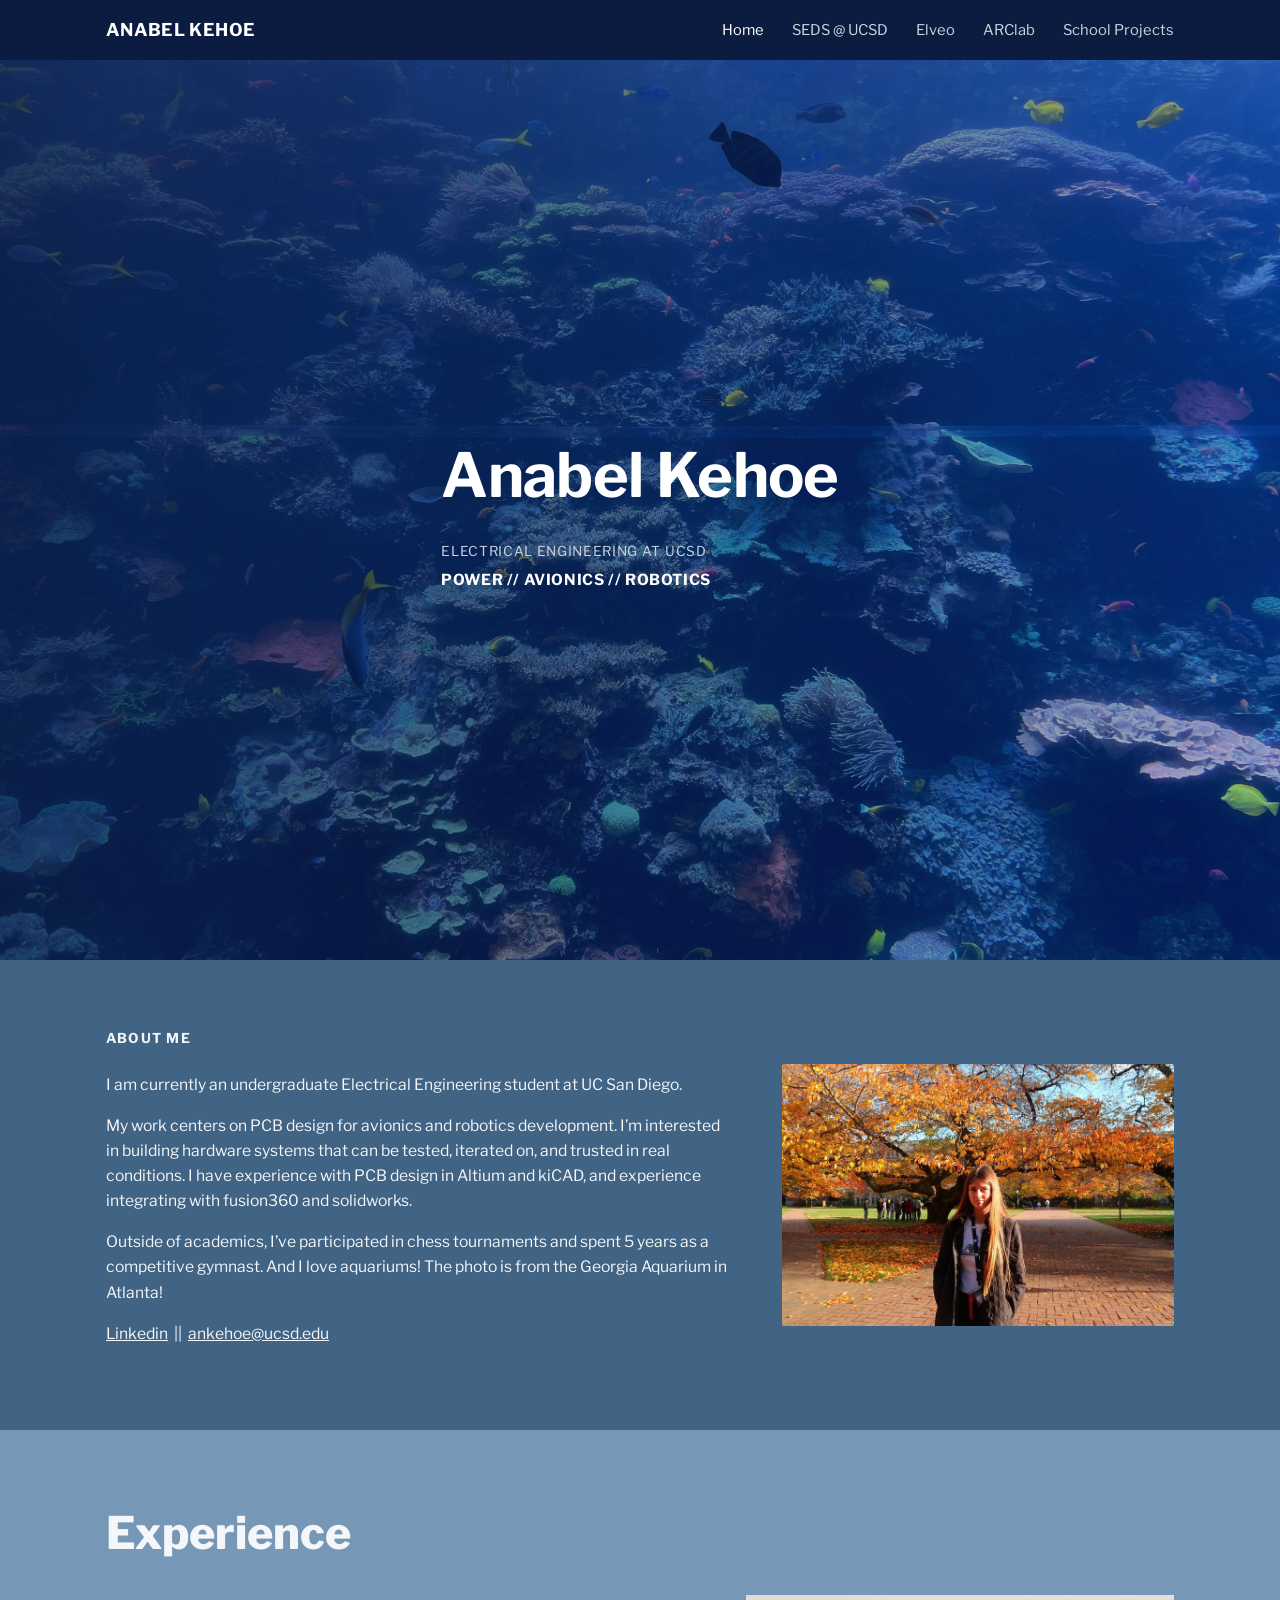
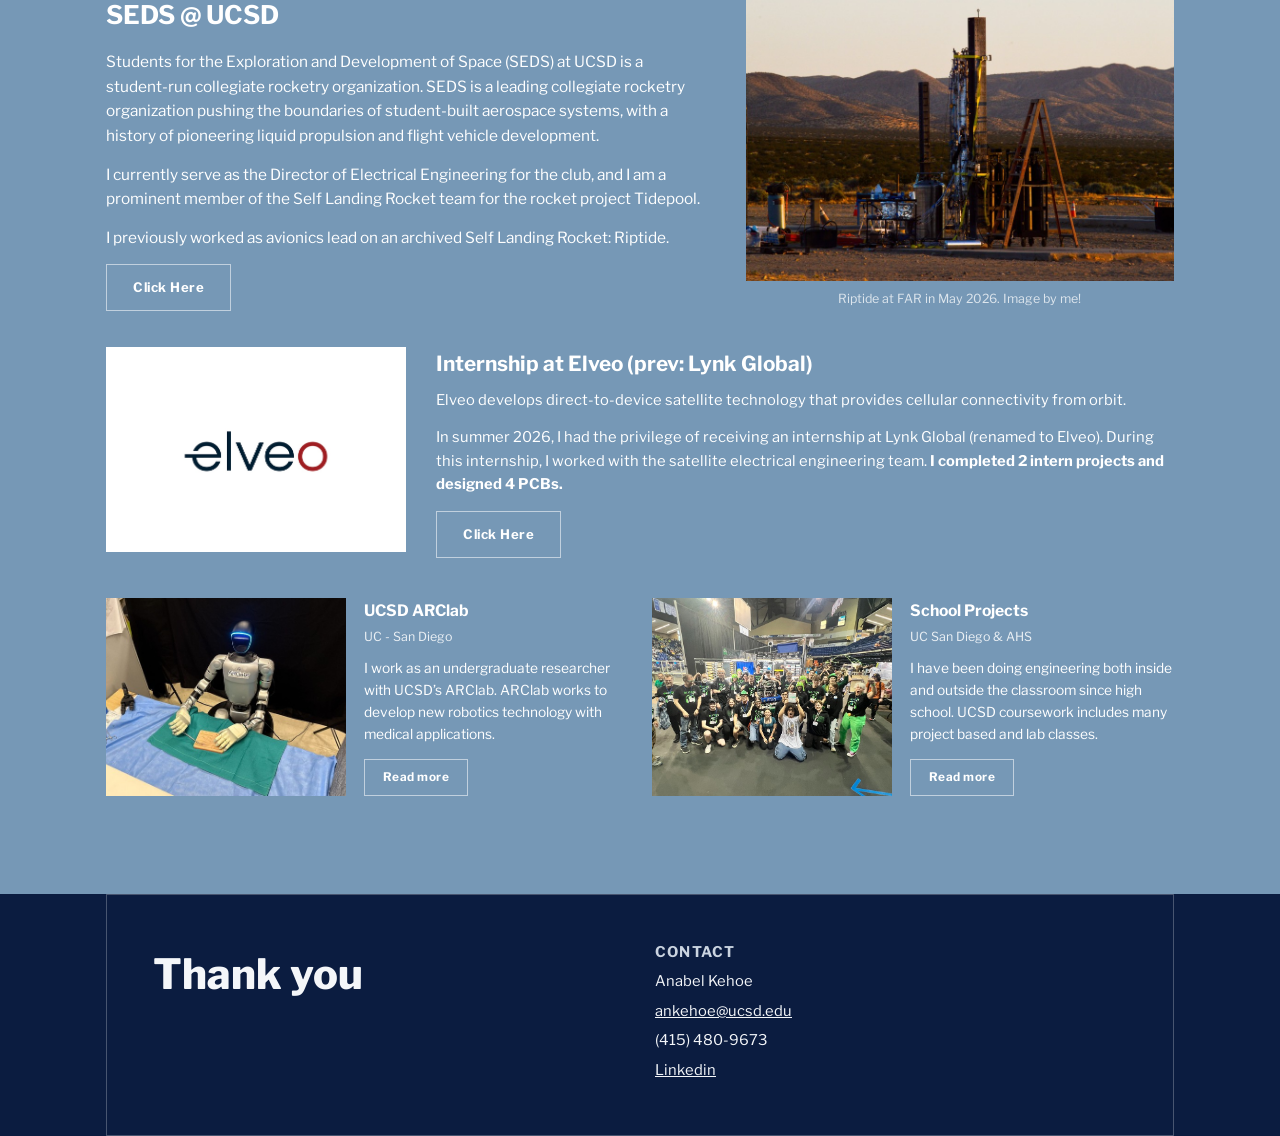
==== anabel-kehoe-portfolio/portfolio_final/index.html @ aa2493db "Add files via upload" ====
<!doctype html>
<html lang="en">
<head>
<meta charset="UTF-8">
<meta name="viewport" content="width=device-width, initial-scale=1">
<title>Anabel Kehoe Portfolio</title>
<meta name="description" content="Anabel Kehoe — Electrical Engineering at UC San Diego. Power // Avionics // Robotics.">
<link rel="stylesheet" href="styles.css">
</head>
<body>

<nav class="site-nav">
  <div class="wrap">
    <a class="brand" href="index.html">ANABEL KEHOE</a>
    <ul>
      <li><a href="index.html" class="active">Home</a></li>
      <li><a href="seds.html">SEDS @ UCSD</a></li>
      <li><a href="elveo.html">Elveo</a></li>
      <li><a href="arclab.html">ARClab</a></li>
      <li><a href="ucsd-projects.html">School Projects</a></li>
    </ul>
  </div>
</nav>

<header class="hero">
  <div class="wrap">
    <h1>Anabel Kehoe</h1>
    <p class="eyebrow">ELECTRICAL ENGINEERING AT UCSD</p>
    <p class="tagline">POWER // AVIONICS // ROBOTICS</p>
  </div>
</header>

<section class="band-about">
  <div class="wrap about-grid">
    <div>
      <h2 class="section-title">About Me</h2>
      <p>I am currently an undergraduate Electrical Engineering student at UC San Diego.</p>
      <p>My work centers on PCB design for avionics and robotics development. I&rsquo;m interested in building hardware systems that can be tested, iterated on, and trusted in real conditions. I have experience with PCB design in Altium and kiCAD, and experience integrating with fusion360 and solidworks. </p>
      <p>Outside of academics, I&rsquo;ve participated in chess tournaments and spent 5 years as a competitive gymnast. And I love aquariums! The photo is from the Georgia Aquarium in Atlanta!</p>
      <p class="contact-line"><a href="#" target="_blank" rel="noopener">Linkedin</a> &nbsp;||&nbsp; <a href="mailto:ankehoe@ucsd.edu">ankehoe@ucsd.edu</a></p>
    </div>
    <div>
      <img src="images/profile.jpg" alt="Anabel Kehoe standing under a fall tree on campus">
    </div>
  </div>
</section>

<section class="band-exp">
  <div class="wrap">
    <h2 class="big-title">Experience</h2>

    <div class="exp-feature">
      <div>
        <h3>SEDS @ UCSD</h3>
        <p>Students for the Exploration and Development of Space (SEDS) at UCSD is a student-run collegiate rocketry organization. SEDS is a leading collegiate rocketry organization pushing the boundaries of student-built aerospace systems, with a history of pioneering liquid propulsion and flight vehicle development.</p>
        <p>I currently serve as the Director of Electrical Engineering for the club, and I am a prominent member of the Self Landing Rocket team for the rocket project Tidepool.</p>
        <p>I previously worked as avionics lead on an archived Self Landing Rocket: Riptide.</p>
        <a class="btn" href="seds.html">Click Here</a>
      </div>
      <figure>
        <img src="images/riptide-home.jpg" alt="Riptide rocket at FAR launch site">
        <figcaption>Riptide at FAR in May 2026. Image by me!</figcaption>
      </figure>
    </div>

    <div class="elveo-card">
      <img src="images/elveo-logo.jpg" alt="Elveo logo">
      <div>
        <h3>Internship at Elveo (prev: Lynk Global)</h3>
        <p>Elveo develops direct-to-device satellite technology that provides cellular connectivity from orbit.</p>
        <p>In summer 2026, I had the privilege of receiving an internship at Lynk Global (renamed to Elveo). During this internship, I worked with the satellite electrical engineering team. <strong>I completed 2 intern projects and designed 4 PCBs.</strong></p>
        <a class="btn" href="elveo.html">Click Here</a>
      </div>
    </div>

    <div class="exp-secondary">
      <div class="mini-card">
        <img src="images/arclab-home.jpg" alt="Surgical robot at UCSD ARClab">
        <div class="mini-text">
          <h4>UCSD ARClab</h4>
          <p class="sub">UC - San Diego</p>
          <p>I work as an undergraduate researcher with UCSD&rsquo;s ARClab. ARClab works to develop new robotics technology with medical applications.</p>
          <a class="btn btn-small" href="arclab.html">Read more</a>
        </div>
      </div>
      <div class="mini-card">
        <img src="images/school-home.jpg" alt="Robotics competition team photo">
        <div class="mini-text">
          <h4>School Projects</h4>
          <p class="sub">UC San Diego &amp; AHS</p>
          <p>I have been doing engineering both inside and outside the classroom since high school. UCSD coursework includes many project based and lab classes.</p>
          <a class="btn btn-small" href="ucsd-projects.html">Read more</a>
        </div>
      </div>
    </div>
  </div>
</section>

<footer class="band-dark-footer">
  <div class="wrap">
    <div class="footer-grid">
      <h2>Thank you</h2>
      <div class="contact-block">
        <p class="contact-label">CONTACT</p>
        <p>Anabel Kehoe</p>
        <p><a href="mailto:ankehoe@ucsd.edu">ankehoe@ucsd.edu</a></p>
        <p>(415) 480-9673</p>
        <p><a href="#" target="_blank" rel="noopener">Linkedin</a></p>
      </div>
    </div>
  </div>
</footer>

</body>
</html>
---- anabel-kehoe-portfolio/portfolio_final/styles.css ----
/* ============================================
   Anabel Kehoe Portfolio — shared stylesheet
   Colors + proportions sourced directly from the
   original site's PDF export (exact vector fills).
   Font: Libre Franklin — closest open match to the
   original Franklin Gothic LT Pro.
   ============================================ */

@import url('https://fonts.googleapis.com/css2?family=Libre+Franklin:ital,wght@0,400;0,500;0,600;0,700;0,800;0,900&display=swap');

:root {
  --navy: #0b1c40;           /* hero overlay / footer */
  --about-blue: #416484;     /* about me band */
  --exp-blue: #7698b6;       /* experience band */
  --riptide-navy: #052461;   /* SEDS riptide section */
  --tidepool-blue: #72a6d7;  /* SEDS tidepool section */
  --charcoal: #2b2b2b;       /* dark section headers */
  --bg-light: #edf0f2;       /* light gray project sections */
  --text-light: #f4f6f9;
  --text-muted: #cbd4e0;
  --text-body-dark: #4a4a4a;
  --border-light: rgba(255, 255, 255, 0.55);
  --max-width: 1180px;
}

* {
  box-sizing: border-box;
}

html {
  scroll-behavior: smooth;
}

body {
  margin: 0;
  font-family: "Libre Franklin", "Franklin Gothic Medium", Arial, sans-serif;
  color: var(--text-body-dark);
  background: var(--bg-light);
  line-height: 1.6;
}

img {
  max-width: 100%;
  display: block;
}

a {
  color: inherit;
}

.wrap {
  max-width: var(--max-width);
  margin: 0 auto;
  padding: 0 56px;
}

/* ---------- Top nav (added for site navigation) ---------- */
.site-nav {
  background: var(--navy);
  padding: 16px 0;
  position: sticky;
  top: 0;
  z-index: 50;
}

.site-nav .wrap {
  display: flex;
  align-items: center;
  justify-content: space-between;
  flex-wrap: wrap;
  gap: 12px;
}

.site-nav .brand {
  color: #fff;
  font-weight: 700;
  font-size: 1.1rem;
  text-decoration: none;
  letter-spacing: 0.02em;
}

.site-nav ul {
  list-style: none;
  display: flex;
  gap: 28px;
  margin: 0;
  padding: 0;
  flex-wrap: wrap;
}

.site-nav a {
  color: var(--text-muted);
  text-decoration: none;
  font-size: 0.92rem;
  transition: color 0.15s ease;
}

.site-nav a:hover,
.site-nav a.active {
  color: #fff;
}

/* ---------- Hero (home page) ---------- */
.hero {
  position: relative;
  min-height: 100vh;
  display: flex;
  align-items: center;
  background: url("images/hero-bg.jpg") center 38% / cover no-repeat;
  background-color: var(--navy);
  overflow: hidden;
}

.hero::before {
  content: "";
  position: absolute;
  inset: 0;
  background: linear-gradient(
    100deg,
    rgba(11, 28, 64, 0.86) 0%,
    rgba(11, 28, 64, 0.58) 46%,
    rgba(11, 28, 64, 0.28) 100%
  );
}

.hero .wrap {
  position: relative;
  z-index: 1;
}

.hero h1 {
  color: #fff;
  font-size: 3.8rem;
  margin: 0 0 16px;
  font-weight: 700;
  letter-spacing: -0.01em;
}

.hero .eyebrow {
  color: var(--text-muted);
  font-size: 0.85rem;
  letter-spacing: 0.05em;
  margin: 0 0 6px;
  font-weight: 400;
}

.hero .tagline {
  color: #fff;
  font-weight: 700;
  font-size: 0.95rem;
  letter-spacing: 0.04em;
  margin: 0;
}

/* ---------- Page header (subpages) ---------- */
.page-header {
  background: var(--charcoal);
  color: #fff;
  padding: 58px 0 42px;
  text-align: center;
}

.page-header h1 {
  font-size: 3.2rem;
  margin: 0;
  font-weight: 800;
  letter-spacing: -0.01em;
}

.page-header.left {
  text-align: left;
}

.page-header p {
  max-width: 760px;
  color: var(--text-muted);
  margin: 18px 0 0;
  font-size: 0.96rem;
}

/* ---------- Generic section bands ---------- */
section {
  padding: 68px 0;
}

.band-about { background: var(--about-blue); color: var(--text-light); }
.band-exp { background: var(--exp-blue); color: #fff; }
.band-riptide { background: var(--riptide-navy); color: var(--text-light); }
.band-tidepool { background: var(--tidepool-blue); color: #fff; }
.band-navy { background: var(--navy); color: var(--text-light); }
.band-charcoal { background: var(--charcoal); color: var(--text-light); }
.band-light { background: var(--bg-light); color: var(--text-body-dark); }
.band-dark-footer { background: var(--navy); color: var(--text-light); }

section h2.section-title {
  font-size: 0.85rem;
  letter-spacing: 0.09em;
  text-transform: uppercase;
  margin: 0 0 22px;
  font-weight: 700;
}

.band-exp h2.big-title,
.band-light h2.big-title {
  font-size: 2.8rem;
  font-weight: 800;
  margin: 0 0 26px;
}

.band-exp h2.big-title { color: var(--text-light); }
.band-light h2.big-title { color: #3a3a3a; }

/* ---------- About Me ---------- */
.about-grid {
  display: grid;
  grid-template-columns: 1.6fr 1fr;
  gap: 48px;
  align-items: center;
}

.about-grid p {
  margin: 0 0 16px;
  font-size: 0.98rem;
}

.about-grid img {
  border-radius: 2px;
  aspect-ratio: 386 / 257;
  object-fit: cover;
  width: 100%;
}

.contact-line a {
  text-decoration: underline;
}

/* ---------- Experience ---------- */
.exp-feature {
  display: grid;
  grid-template-columns: 1.4fr 1fr;
  gap: 40px;
  align-items: start;
  margin-bottom: 36px;
}

.exp-feature h3 {
  font-size: 1.6rem;
  margin: 0 0 14px;
  font-weight: 700;
}

.exp-feature p {
  margin: 0 0 14px;
  font-size: 0.96rem;
}

.exp-feature img {
  aspect-ratio: 320 / 213;
  object-fit: cover;
  width: 100%;
}

.exp-feature figcaption {
  font-size: 0.78rem;
  color: rgba(255,255,255,0.75);
  margin-top: 8px;
}

.btn {
  display: inline-block;
  border: 1px solid var(--border-light);
  color: #fff;
  text-decoration: none;
  padding: 12px 26px;
  font-size: 0.82rem;
  font-weight: 700;
  letter-spacing: 0.04em;
  background: transparent;
  transition: background 0.15s ease;
}

.btn:hover {
  background: rgba(255, 255, 255, 0.12);
}

.btn-dark {
  border-color: #999;
  color: #333;
}

.btn-dark:hover {
  background: rgba(0,0,0,0.06);
}

.exp-secondary {
  display: grid;
  grid-template-columns: 1fr 1fr;
  gap: 24px;
  margin-bottom: 30px;
}

.elveo-card {
  display: grid;
  grid-template-columns: 300px 1fr;
  gap: 30px;
  align-items: left;
  padding: 0px;
  margin-bottom: 40px;
}

.elveo-card img {
  background: #fff;
  padding: 50px;
}

.elveo-card h3 {
  margin: 0 0 8px;
  font-size: 1.3rem;
  font-weight: 700;
}

.elveo-card p {
  font-size: 0.92rem;
  margin: 0 0 14px;
}

.mini-card {
  display: grid;
  grid-template-columns: 1fr 1.1fr;
  gap: 18px;
  align-items: stretch;
}

.mini-card img {
  width: 100%;
  height: 100%;
  object-fit: cover;
  aspect-ratio: 229 / 172;
}

.mini-card .mini-text h4 {
  margin: 0 0 4px;
  font-size: 0.98rem;
  font-weight: 700;
}

.mini-card .mini-text .sub {
  font-size: 0.78rem;
  color: rgba(255,255,255,0.85);
  margin: 0 0 10px;
}

.mini-card .mini-text p {
  font-size: 0.86rem;
  margin: 0 0 14px;
}

.btn-small {
  padding: 8px 18px;
  font-size: 0.74rem;
}

/* ---------- Footer / Thank you ---------- */
.footer-grid {
  display: grid;
  grid-template-columns: 1fr 1fr;
  gap: 30px;
  border: 1px solid rgba(255,255,255,0.25);
  padding: 46px;
}

.footer-grid h2 {
  font-size: 2.6rem;
  margin: 0;
  font-weight: 800;
}

.footer-grid .contact-label {
  font-size: 0.78rem;
  letter-spacing: 0.08em;
  color: var(--text-muted);
  margin: 0 0 10px;
  font-weight: 700;
}

.footer-grid .contact-block p {
  margin: 0 0 6px;
  font-size: 0.92rem;
}

.footer-grid .contact-block a {
  text-decoration: underline;
}

/* ---------- Subpages: two-column feature blocks ---------- */
.feature-block {
  display: grid;
  grid-template-columns: 1.25fr 1fr;
  gap: 40px;
  align-items: center;
}

.feature-block.reverse {
  grid-template-columns: 1fr 1.25fr;
}

.feature-block.reverse .feature-img { order: 2; }
.feature-block.reverse .feature-text { order: 1; }

.feature-block h2 {
  font-size: 2.6rem;
  margin: 0 0 14px;
  font-weight: 800;
}

.feature-block .lede {
  font-weight: 700;
  margin: 0 0 14px;
}

.feature-block p {
  margin: 0 0 14px;
  font-size: 0.95rem;
}

.feature-block img {
  width: 100%;
}

.feature-block figcaption {
  font-size: 0.78rem;
  opacity: 0.8;
  margin-top: 8px;
}

/* ---------- Role / dark detail section ---------- */

.role-grid {
  display: grid;
  grid-template-columns: 1fr 1.3fr;
  gap: 44px;
  align-items: stretch;   /* was: align-items: start; */
}

.role-grid img {
  width: 100%;
  height: 100%;
  object-fit: cover;
}

.role-grid h2 {
  font-size: 2.1rem;
  font-weight: 800;
}

.role-grid .label {
  font-size: 0.78rem;
  letter-spacing: 0.09em;
  color: #b9b9b9;
  font-weight: 700;
  margin: 26px 0 10px;
  text-transform: uppercase;
}

.role-grid .label:first-child {
  margin-top: 0;
}

.role-grid p {
  margin-top: 24px;
  font-size: 0.92rem;
}

.role-grid hr {
  border: none;
  border-top: 1px solid rgba(255,255,255,0.2);
  margin: 22px 0;
}

.role-title {
  font-size: 2.1rem;
  font-weight: 800;
  margin: 0 0 8px;
  padding-bottom: 20px;
  border-bottom: 1px solid rgba(255,255,255,0.25);
}

/* ---------- Projects grid (SEDS / Elveo / ARClab / UCSD) ---------- */
.projects-title {
  font-size: 2.6rem;
  font-weight: 800;
  margin: 0 0 32px;
  color: #2f2f2f;
}

.project {
  margin-bottom: 50px;
}

.project:last-child {
  margin-bottom: 0;
}

.project h3 {
  font-size: 1.2rem;
  margin: 0 0 14px;
  color: #2f2f2f;
  font-weight: 700;
}

.project-cols {
  display: grid;
  grid-template-columns: 1fr 1fr;
  gap: 32px;
  align-items: start;
}

.project-cols.text-right .text { order: 2; }
.project-cols.text-right .media { order: 1; }
.project:has(.project-cols.text-right) h3 {
  text-align: right;
}

.project p {
  font-size: 0.92rem;
  margin: 0 0 12px;
}

.media-row {
  display: grid;
  grid-template-columns: 1.2fr 1fr;
  gap: 12px;
}

.media-stack {
  display: grid;
  gap: 12px;
}

figure {
  margin: 0;
}

figure figcaption {
  font-size: 0.72rem;
  color: #777;
  text-align: center;
  margin-top: 6px;
}

/* ---------- Simple text section (coursework intro) ---------- */
.intro-text {
  max-width: 900px;
}

.intro-text p {
  margin: 0 0 14px;
  font-size: 0.94rem;
}

/* ---------- Responsive ---------- */
@media (max-width: 860px) {
  .wrap { padding: 0 24px; }

  .hero { min-height: 500px; }
  .hero h1 { font-size: 2.4rem; }

  .page-header h1 { font-size: 2.1rem; }

  .about-grid,
  .exp-feature,
  .exp-secondary,
  .elveo-card,
  .mini-card,
  .footer-grid,
  .feature-block,
  .feature-block.reverse,
  .role-grid,
  .project-cols,
  .media-row {
    grid-template-columns: 1fr !important;
  }

  .feature-block.reverse .feature-img,
  .feature-block.reverse .feature-text,
  .project-cols.text-right .text,
  .project-cols.text-right .media {
    order: initial;
  }

  .mini-card img { aspect-ratio: 16/9; }

  .site-nav ul { gap: 16px; }
}
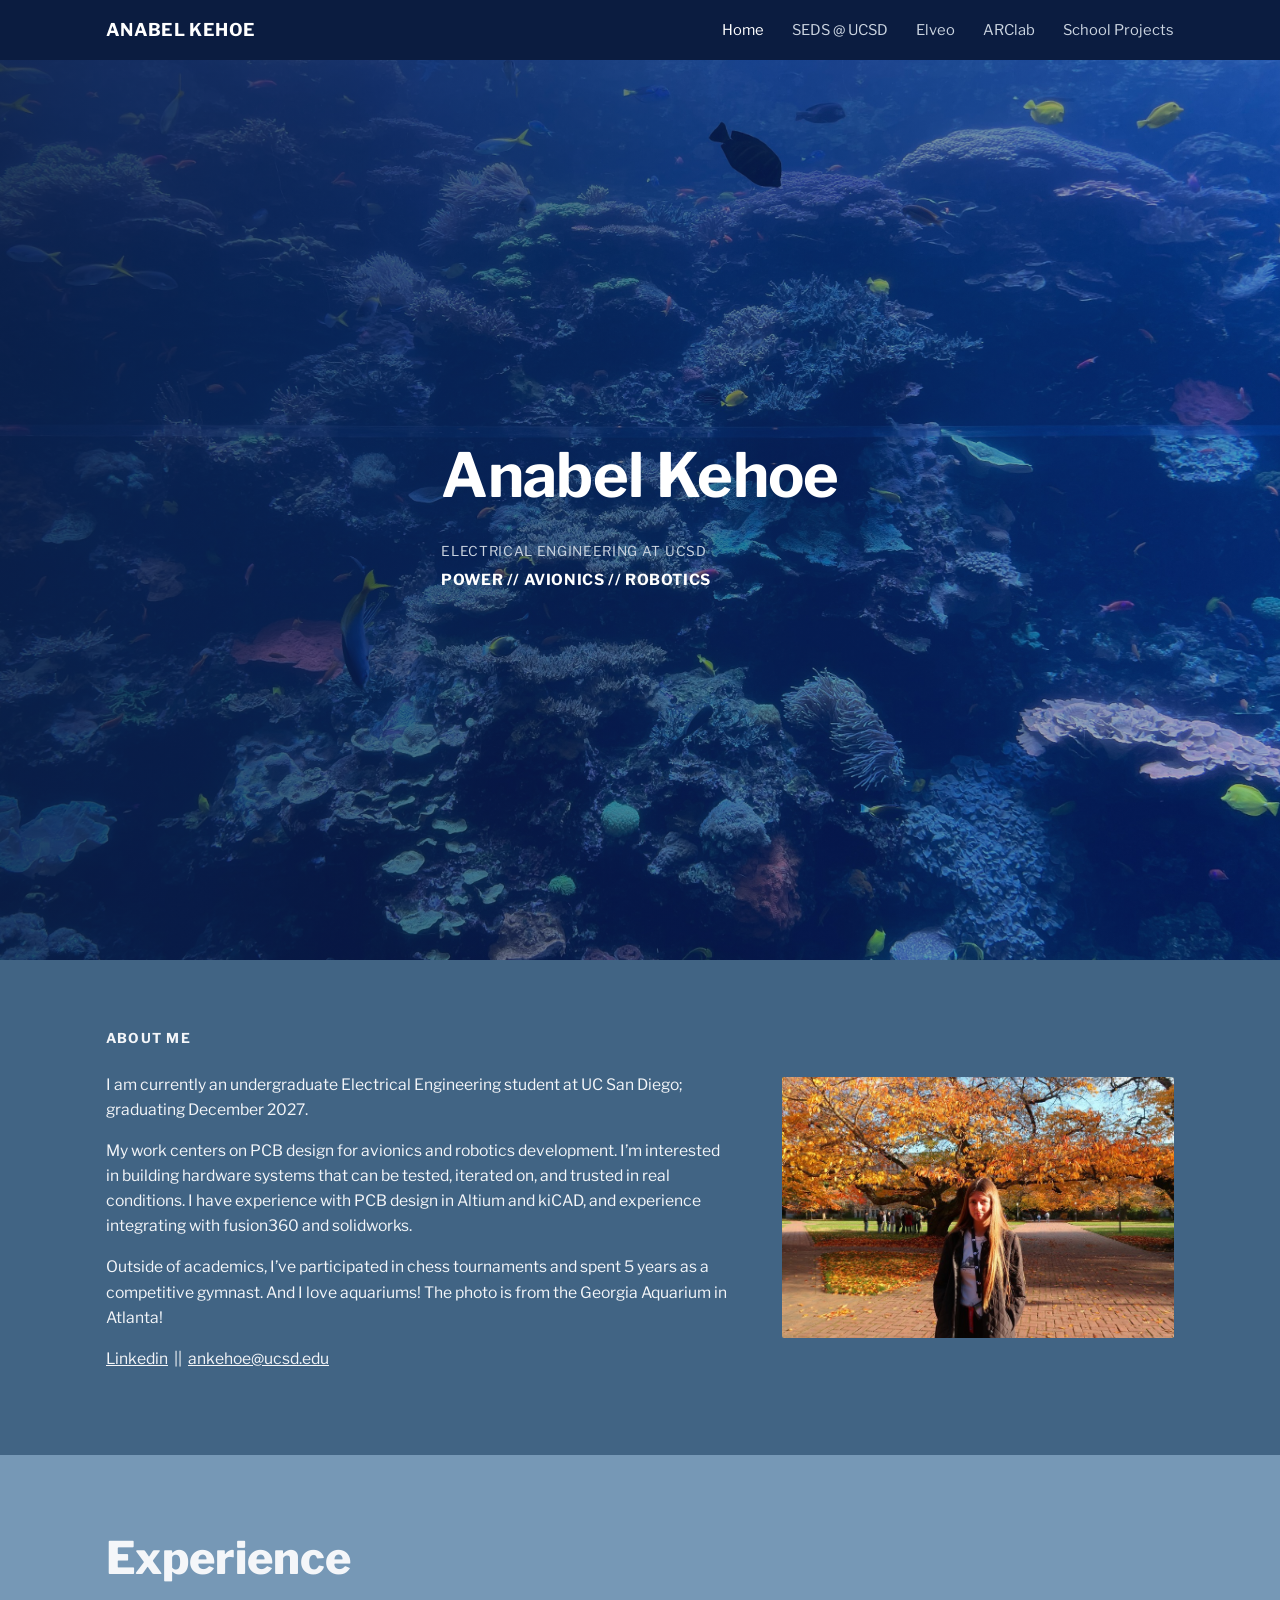
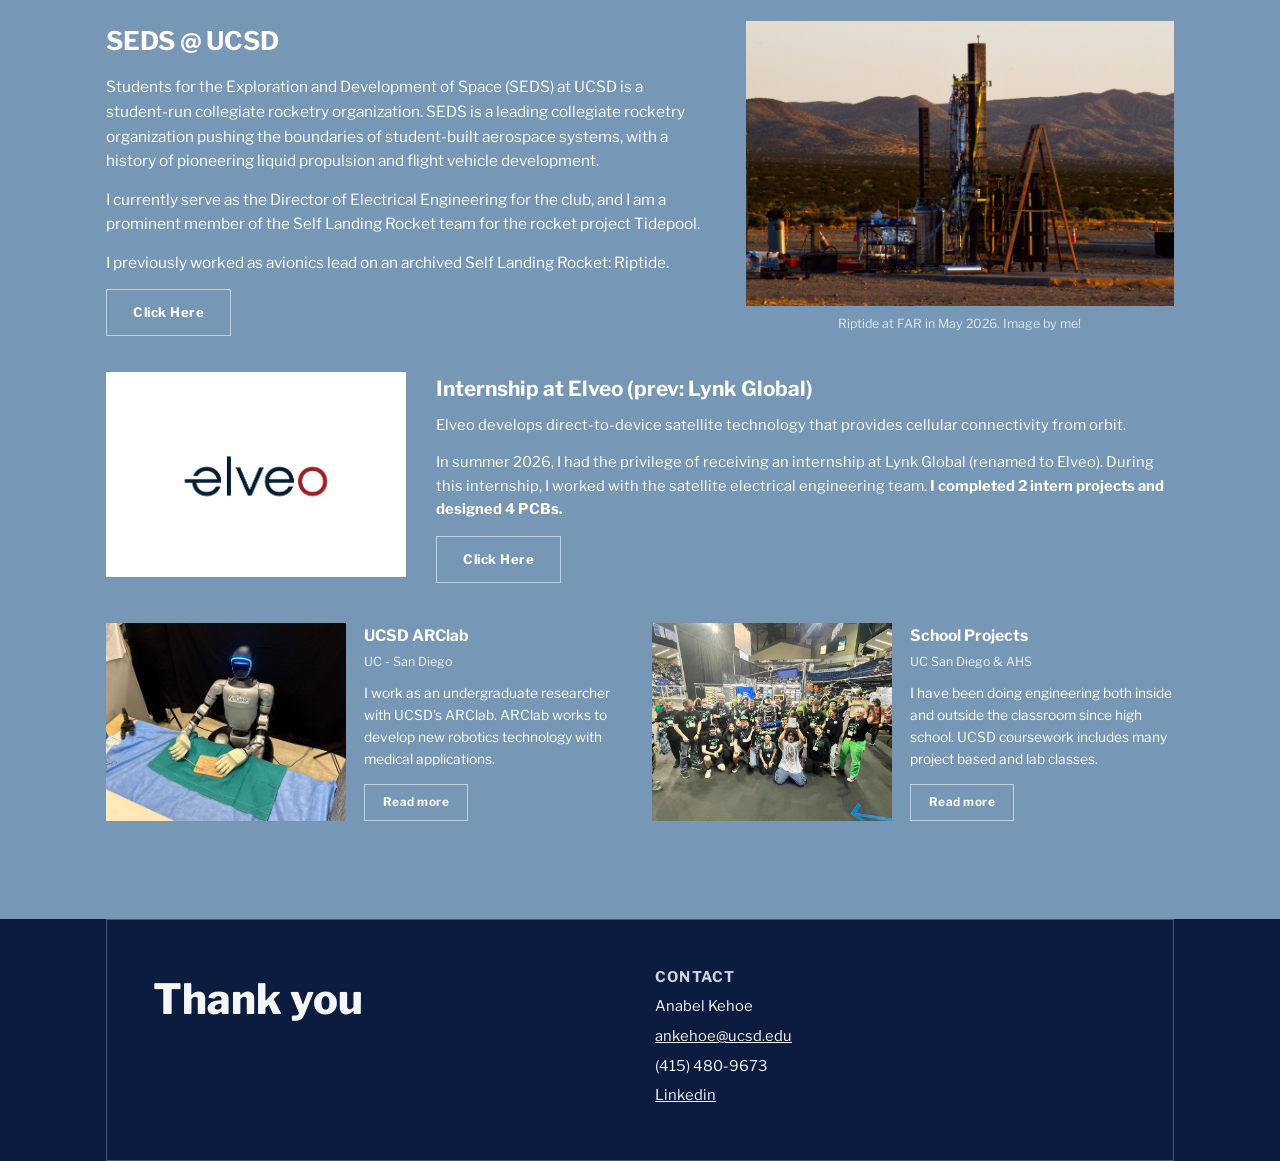
==== commit 8623ce64: "Update index.html" ====
--- a/anabel-kehoe-portfolio/portfolio_final/index.html
+++ b/anabel-kehoe-portfolio/portfolio_final/index.html
@@ -34,7 +34,7 @@
   <div class="wrap about-grid">
     <div>
       <h2 class="section-title">About Me</h2>
-      <p>I am currently an undergraduate Electrical Engineering student at UC San Diego.</p>
+      <p>I am currently an undergraduate Electrical Engineering student at UC San Diego; graduating December 2027.</p>
       <p>My work centers on PCB design for avionics and robotics development. I&rsquo;m interested in building hardware systems that can be tested, iterated on, and trusted in real conditions. I have experience with PCB design in Altium and kiCAD, and experience integrating with fusion360 and solidworks. </p>
       <p>Outside of academics, I&rsquo;ve participated in chess tournaments and spent 5 years as a competitive gymnast. And I love aquariums! The photo is from the Georgia Aquarium in Atlanta!</p>
       <p class="contact-line"><a href="#" target="_blank" rel="noopener">Linkedin</a> &nbsp;||&nbsp; <a href="mailto:ankehoe@ucsd.edu">ankehoe@ucsd.edu</a></p>
